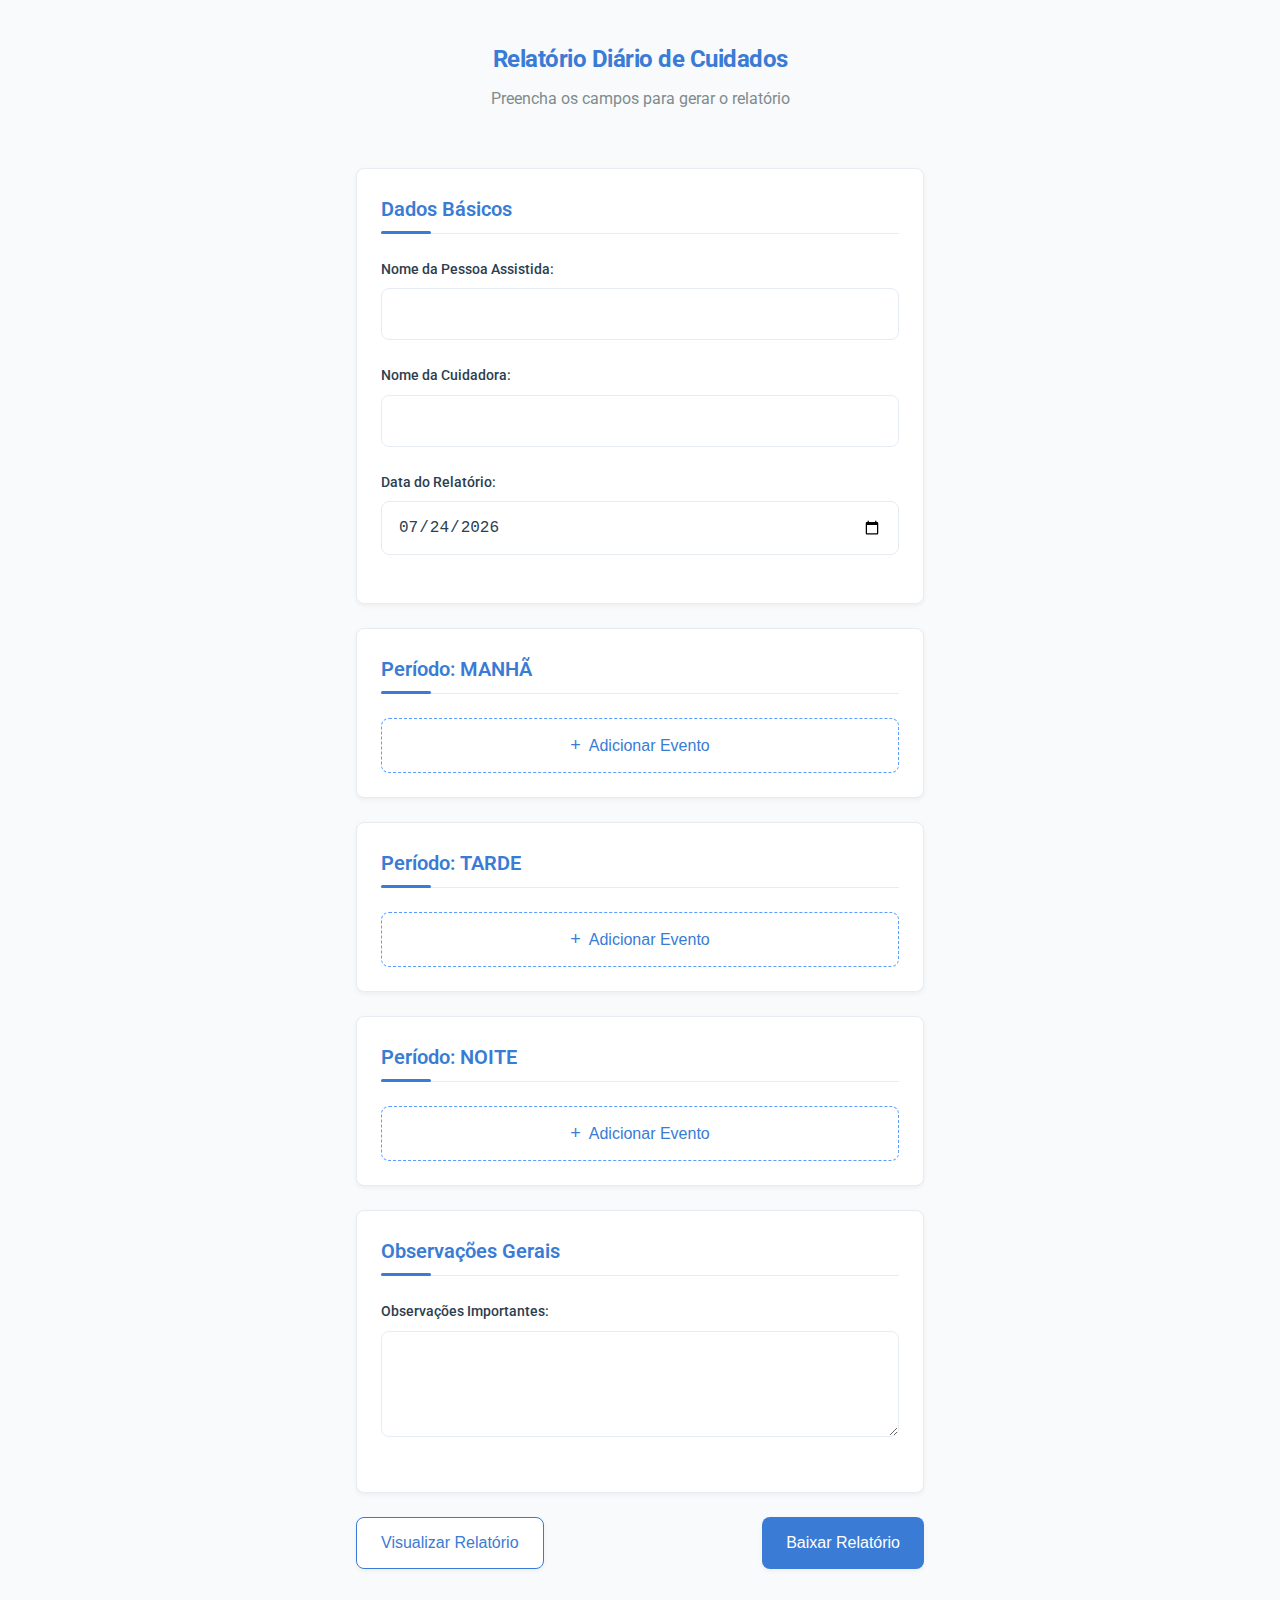
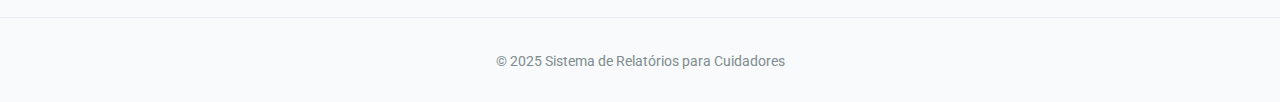
==== cuidador_idoso/index.html @ e265e4dc "Add files via upload" ====
<!DOCTYPE html>
<html lang="pt-BR">
<head>
    <meta charset="UTF-8">
    <meta name="viewport" content="width=device-width, initial-scale=1.0">
    <title>Relatório de Cuidadores</title>
    <link rel="stylesheet" href="style.css">
    <link href="https://fonts.googleapis.com/css2?family=Roboto:wght@400;500;700&display=swap" rel="stylesheet">
</head>
<body>
<div class="container">
    <header>
        <h1>Relatório Diário de Cuidados</h1>
        <p class="subtitle">Preencha os campos para gerar o relatório</p>
    </header>

    <main>
        <form id="relatorioForm">
            <!-- Dados Básicos -->
            <section class="form-section">
                <h2>Dados Básicos</h2>
                <div class="form-group">
                    <label for="assistida">Nome da Pessoa Assistida:</label>
                    <input type="text" id="assistida" name="assistida" required>
                </div>
                <div class="form-group">
                    <label for="cuidadora">Nome da Cuidadora:</label>
                    <input type="text" id="cuidadora" name="cuidadora" required>
                </div>
                <div class="form-group">
                    <label for="data">Data do Relatório:</label>
                    <input type="date" id="data" name="data" required>
                </div>
            </section>

            <!-- Período: MANHÃ -->
            <section class="form-section" id="secaoManha">
                <h2>Período: MANHÃ</h2>
                <div class="eventos-container" id="eventosManha">
                    <!-- Eventos da manhã serão adicionados aqui -->
                </div>
                <button type="button" class="btn-add-evento" data-periodo="MANHÃ">Adicionar Evento</button>
            </section>

            <!-- Período: TARDE -->
            <section class="form-section" id="secaoTarde">
                <h2>Período: TARDE</h2>
                <div class="eventos-container" id="eventosTarde">
                    <!-- Eventos da tarde serão adicionados aqui -->
                </div>
                <button type="button" class="btn-add-evento" data-periodo="TARDE">Adicionar Evento</button>
            </section>

            <!-- Período: NOITE -->
            <section class="form-section" id="secaoNoite">
                <h2>Período: NOITE</h2>
                <div class="eventos-container" id="eventosNoite">
                    <!-- Eventos da noite serão adicionados aqui -->
                </div>
                <button type="button" class="btn-add-evento" data-periodo="NOITE">Adicionar Evento</button>
            </section>

            <!-- Observações Gerais -->
            <section class="form-section">
                <h2>Observações Gerais</h2>
                <div class="form-group">
                    <label for="observacoes">Observações Importantes:</label>
                    <textarea id="observacoes" name="observacoes" rows="4"></textarea>
                </div>
            </section>

            <!-- Botões de Ação -->
            <div class="form-actions">
                <button type="button" id="btnPreview" class="btn-preview">Visualizar Relatório</button>
                <button type="button" id="btnDownload" class="btn-download">Baixar Relatório</button>
            </div>
        </form>
    </main>

    <!-- Modal de Visualização do Relatório -->
    <div id="previewModal" class="modal">
        <div class="modal-content">
            <span class="close-modal">&times;</span>
            <h2>Prévia do Relatório</h2>
            <pre id="relatorioPreview" class="relatorio-preview"></pre>
            <button type="button" id="btnDownloadModal" class="btn-download">Baixar Relatório</button>
        </div>
    </div>

    <!-- Modal para Adicionar Evento -->
    <div id="eventoModal" class="modal">
        <div class="modal-content">
            <span class="close-modal">&times;</span>
            <h2>Adicionar Evento</h2>
            <form id="eventoForm">
                <input type="hidden" id="periodoEvento" name="periodoEvento">

                <div class="form-group">
                    <label for="horaEvento">Horário:</label>
                    <div class="horario-container">
                        <div class="horarios-predefinidos">
                            <!-- Horários da manhã -->
                            <div class="periodo-horarios" id="horariosManha">
                                <button type="button" class="btn-horario" data-hora="06:00">06:00</button>
                                <button type="button" class="btn-horario" data-hora="07:00">07:00</button>
                                <button type="button" class="btn-horario" data-hora="08:00">08:00</button>
                                <button type="button" class="btn-horario" data-hora="09:00">09:00</button>
                                <button type="button" class="btn-horario" data-hora="10:00">10:00</button>
                                <button type="button" class="btn-horario" data-hora="11:00">11:00</button>
                            </div>

                            <!-- Horários da tarde -->
                            <div class="periodo-horarios" id="horariosTarde">
                                <button type="button" class="btn-horario" data-hora="12:00">12:00</button>
                                <button type="button" class="btn-horario" data-hora="13:00">13:00</button>
                                <button type="button" class="btn-horario" data-hora="14:00">14:00</button>
                                <button type="button" class="btn-horario" data-hora="15:00">15:00</button>
                                <button type="button" class="btn-horario" data-hora="16:00">16:00</button>
                                <button type="button" class="btn-horario" data-hora="17:00">17:00</button>
                            </div>

                            <!-- Horários da noite -->
                            <div class="periodo-horarios" id="horariosNoite">
                                <button type="button" class="btn-horario" data-hora="18:00">18:00</button>
                                <button type="button" class="btn-horario" data-hora="19:00">19:00</button>
                                <button type="button" class="btn-horario" data-hora="20:00">20:00</button>
                                <button type="button" class="btn-horario" data-hora="21:00">21:00</button>
                                <button type="button" class="btn-horario" data-hora="22:00">22:00</button>
                                <button type="button" class="btn-horario" data-hora="23:00">23:00</button>
                            </div>
                        </div>

                        <div class="horario-personalizado">
                            <label for="horaPersonalizada">Horário personalizado:</label>
                            <input type="time" id="horaPersonalizada" name="horaPersonalizada">
                        </div>
                    </div>
                </div>

                <div class="form-group">
                    <label for="tipoEvento">Tipo de Evento:</label>
                    <select id="tipoEvento" name="tipoEvento" required>
                        <option value="" disabled selected>Selecione o tipo</option>
                        <option value="alimentacao">🍽️ Alimentação</option>
                        <option value="medicacao">💊 Medicação</option>
                        <option value="higiene">🚿 Higiene</option>
                        <option value="sinaisvitais">🏥 Sinais Vitais</option>
                        <option value="atividade">🏃 Atividade</option>
                        <option value="outro">📝 Outro</option>
                    </select>
                </div>

                <div class="form-group">
                    <label for="descricaoEvento">Descrição:</label>
                    <textarea id="descricaoEvento" name="descricaoEvento" rows="3" required></textarea>
                </div>

                <div class="form-actions">
                    <button type="button" id="btnSalvarEvento" class="btn-save">Salvar Evento</button>
                </div>
            </form>
        </div>
    </div>
</div>

<footer>
    <p>&copy; 2025 Sistema de Relatórios para Cuidadores</p>
</footer>

<script src="script.js"></script>
</body>
</html>
---- cuidador_idoso/style.css ----
/* ========== DESIGN SYSTEM E RESET ========== */
:root {
    /* Cores primárias */
    --color-primary: #3a7bd5;
    --color-primary-light: #5a9cff;
    --color-primary-dark: #2a5da0;

    /* Cores secundárias */
    --color-secondary: #ff7f50;
    --color-secondary-light: #ffa183;
    --color-secondary-dark: #e06540;

    /* Cores neutras */
    --color-text: #2c3e50;
    --color-text-light: #7f8c8d;
    --color-background: #f8fafc;
    --color-card: #ffffff;
    --color-border: #e7ecf3;

    /* Cores de feedback */
    --color-error: #e74c3c;
    --color-success: #2ecc71;
    --color-info: #3498db;

    /* Espaçamento */
    --spacing-xs: 4px;
    --spacing-sm: 8px;
    --spacing-md: 16px;
    --spacing-lg: 24px;
    --spacing-xl: 32px;

    /* Tipografia */
    --font-size-xs: 12px;
    --font-size-sm: 14px;
    --font-size-base: 16px;
    --font-size-md: 18px;
    --font-size-lg: 20px;
    --font-size-xl: 24px;
    --font-size-2xl: 30px;

    /* Efeitos */
    --border-radius-sm: 6px;
    --border-radius-md: 8px;
    --border-radius-lg: 12px;
    --box-shadow-sm: 0 2px 5px rgba(0, 0, 0, 0.05);
    --box-shadow-md: 0 4px 10px rgba(0, 0, 0, 0.08);
    --box-shadow-lg: 0 10px 20px rgba(0, 0, 0, 0.1);

    /* Transições */
    --transition-fast: 0.2s ease;
    --transition-normal: 0.3s ease;
    --transition-slow: 0.5s ease;
}

/* Reset e estilos base */
* {
    margin: 0;
    padding: 0;
    box-sizing: border-box;
}

html {
    scroll-behavior: smooth;
}

body {
    font-family: 'Inter', 'Roboto', -apple-system, BlinkMacSystemFont, sans-serif;
    background-color: var(--color-background);
    color: var(--color-text);
    line-height: 1.6;
    -webkit-font-smoothing: antialiased;
    -moz-osx-font-smoothing: grayscale;
}

/* ========== LAYOUT E ESTRUTURA ========== */
.container {
    width: 100%;
    max-width: 600px;
    margin: 0 auto;
    padding: var(--spacing-md);
    animation: fadeIn 0.6s ease-out;
}

header {
    text-align: center;
    margin-bottom: var(--spacing-xl);
    padding: var(--spacing-lg) 0;
}

h1 {
    color: var(--color-primary);
    margin-bottom: var(--spacing-sm);
    font-size: var(--font-size-xl);
    font-weight: 700;
    letter-spacing: -0.5px;
}

.subtitle {
    color: var(--color-text-light);
    font-size: var(--font-size-base);
    max-width: 500px;
    margin: 0 auto;
}

/* Seções do formulário */
.form-section {
    background-color: var(--color-card);
    border-radius: var(--border-radius-md);
    padding: var(--spacing-lg);
    margin-bottom: var(--spacing-lg);
    box-shadow: var(--box-shadow-sm);
    transition: transform var(--transition-fast), box-shadow var(--transition-fast);
    border: 1px solid var(--color-border);
    overflow: hidden;
    animation: slideUp 0.4s ease-out;
}

.form-section:hover {
    box-shadow: var(--box-shadow-md);
}

.form-section h2 {
    color: var(--color-primary);
    font-size: var(--font-size-lg);
    margin-bottom: var(--spacing-lg);
    padding-bottom: var(--spacing-sm);
    border-bottom: 1px solid var(--color-border);
    position: relative;
    font-weight: 600;
}

.form-section h2::after {
    content: '';
    position: absolute;
    bottom: -1px;
    left: 0;
    width: 50px;
    height: 3px;
    background-color: var(--color-primary);
    border-radius: 10px;
}

.form-group {
    margin-bottom: var(--spacing-lg);
}

/* Campos de entrada */
label {
    display: block;
    margin-bottom: var(--spacing-sm);
    font-weight: 500;
    color: var(--color-text);
    font-size: var(--font-size-sm);
}

input[type="text"],
input[type="date"],
input[type="time"],
select,
textarea {
    width: 100%;
    padding: var(--spacing-md);
    border: 1px solid var(--color-border);
    border-radius: var(--border-radius-md);
    font-size: var(--font-size-base);
    transition: border-color var(--transition-fast), box-shadow var(--transition-fast);
    background-color: var(--color-card);
    color: var(--color-text);
}

input:focus,
select:focus,
textarea:focus {
    outline: none;
    border-color: var(--color-primary);
    box-shadow: 0 0 0 3px rgba(58, 123, 213, 0.1);
}

textarea {
    resize: vertical;
    min-height: 100px;
}

/* ========== BOTÕES ========== */
.btn-add-evento,
.btn-preview,
.btn-download,
.btn-save,
.btn-horario {
    cursor: pointer;
    padding: var(--spacing-md) var(--spacing-lg);
    border: none;
    border-radius: var(--border-radius-md);
    font-size: var(--font-size-base);
    font-weight: 500;
    transition: all var(--transition-fast);
    position: relative;
    overflow: hidden;
}

.btn-add-evento {
    background-color: var(--color-card);
    color: var(--color-primary);
    border: 1px dashed var(--color-primary-light);
    width: 100%;
    margin-top: var(--spacing-md);
    display: flex;
    justify-content: center;
    align-items: center;
    padding: var(--spacing-md);
}

.btn-add-evento:before {
    content: "+";
    margin-right: 8px;
    font-size: 18px;
    font-weight: 400;
}

.btn-add-evento:hover {
    background-color: rgba(58, 123, 213, 0.05);
    border-color: var(--color-primary);
    transform: translateY(-1px);
}

.btn-preview {
    background-color: var(--color-card);
    color: var(--color-primary);
    border: 1px solid var(--color-primary);
    box-shadow: var(--box-shadow-sm);
}

.btn-preview:hover {
    background-color: rgba(58, 123, 213, 0.05);
    transform: translateY(-2px);
    box-shadow: var(--box-shadow-md);
}

.btn-download {
    background-color: var(--color-primary);
    color: white;
    border: none;
    box-shadow: var(--box-shadow-sm);
}

.btn-download:hover {
    background-color: var(--color-primary-dark);
    transform: translateY(-2px);
    box-shadow: var(--box-shadow-md);
}

.btn-save {
    background-color: var(--color-primary);
    color: white;
    border: none;
    box-shadow: var(--box-shadow-sm);
}

.btn-save:hover {
    background-color: var(--color-primary-dark);
    transform: translateY(-2px);
    box-shadow: var(--box-shadow-md);
}

.btn-horario {
    background-color: var(--color-card);
    color: var(--color-text);
    border: 1px solid var(--color-border);
    padding: var(--spacing-sm) var(--spacing-md);
    margin-right: var(--spacing-sm);
    margin-bottom: var(--spacing-sm);
    font-size: var(--font-size-sm);
    border-radius: var(--border-radius-sm);
}

.btn-horario:hover {
    background-color: rgba(58, 123, 213, 0.05);
    border-color: var(--color-primary-light);
}

.btn-horario.selected {
    background-color: var(--color-primary);
    color: white;
    border-color: var(--color-primary);
}

.form-actions {
    display: flex;
    justify-content: space-between;
    margin-top: var(--spacing-lg);
    gap: var(--spacing-md);
}

/* Botão com efeito de ripple */
.btn-download, .btn-save {
    position: relative;
    overflow: hidden;
}

.btn-download:after, .btn-save:after {
    content: "";
    position: absolute;
    top: 50%;
    left: 50%;
    width: 5px;
    height: 5px;
    background: rgba(255, 255, 255, 0.5);
    opacity: 0;
    border-radius: 100%;
    transform: scale(1, 1) translate(-50%);
    transform-origin: 50% 50%;
}

.btn-download:focus:not(:active)::after, .btn-save:focus:not(:active)::after {
    animation: ripple 1s ease-out;
}

/* ========== HORÁRIOS E SELEÇÃO ========== */
.horarios-predefinidos {
    display: flex;
    flex-wrap: wrap;
    margin-bottom: var(--spacing-md);
}

.periodo-horarios {
    display: flex;
    flex-wrap: wrap;
    width: 100%;
    margin-bottom: var(--spacing-sm);
    animation: fadeIn 0.4s ease-out;
}

.horario-personalizado {
    margin-top: var(--spacing-md);
    padding-top: var(--spacing-md);
    border-top: 1px dashed var(--color-border);
}

/* ========== MODAIS ========== */
.modal {
    display: none;
    position: fixed;
    top: 0;
    left: 0;
    width: 100%;
    height: 100%;
    background-color: rgba(0, 0, 0, 0.5);
    z-index: 1000;
    overflow-y: auto;
    backdrop-filter: blur(5px);
    animation: fadeIn 0.3s ease-out;
}

.modal-content {
    background-color: var(--color-card);
    margin: 10% auto;
    padding: var(--spacing-lg);
    border-radius: var(--border-radius-lg);
    width: 90%;
    max-width: 500px;
    position: relative;
    box-shadow: var(--box-shadow-lg);
    animation: scaleIn 0.3s ease-out;
}

.close-modal {
    position: absolute;
    top: var(--spacing-md);
    right: var(--spacing-md);
    font-size: var(--font-size-lg);
    cursor: pointer;
    color: var(--color-text-light);
    transition: color var(--transition-fast);
    z-index: 2;
    width: 30px;
    height: 30px;
    display: flex;
    align-items: center;
    justify-content: center;
    border-radius: 50%;
}

.close-modal:hover {
    color: var(--color-error);
    background-color: rgba(231, 76, 60, 0.1);
}

.relatorio-preview {
    background-color: var(--color-background);
    padding: var(--spacing-md);
    border-radius: var(--border-radius-md);
    margin: var(--spacing-md) 0;
    white-space: pre-wrap;
    font-family: 'Courier New', monospace;
    line-height: 1.5;
    overflow-x: auto;
    max-height: 400px;
    overflow-y: auto;
    border: 1px solid var(--color-border);
    font-size: var(--font-size-sm);
}

/* ========== CARDS DE EVENTOS ========== */
.evento-card {
    background-color: var(--color-background);
    padding: var(--spacing-md);
    border-radius: var(--border-radius-md);
    margin-bottom: var(--spacing-md);
    position: relative;
    transition: all var(--transition-fast);
    border: 1px solid var(--color-border);
    animation: slideUp 0.3s ease-out;
    padding-right: 100px; /* Espaço para os botões */
}

.evento-card:hover {
    box-shadow: var(--box-shadow-sm);
    transform: translateY(-2px);
    border-color: var(--color-primary-light);
}

.evento-hora {
    font-weight: 600;
    color: var(--color-primary);
    font-size: var(--font-size-md);
}

.evento-tipo {
    display: inline-block;
    margin-left: var(--spacing-sm);
    font-weight: 500;
}

.evento-descricao {
    margin-top: var(--spacing-sm);
    color: var(--color-text);
    word-break: break-word;
}

/* Botões do card de evento */
.evento-acoes {
    position: absolute;
    top: 50%;
    right: var(--spacing-md);
    transform: translateY(-50%);
    display: flex;
    gap: var(--spacing-md);
}

.btn-editar-evento,
.btn-remover-evento {
    width: 36px;
    height: 36px;
    border-radius: 50%;
    background: white;
    border: 1px solid var(--color-border);
    display: flex;
    align-items: center;
    justify-content: center;
    cursor: pointer;
    transition: all var(--transition-normal);
    box-shadow: var(--box-shadow-sm);
}

.btn-editar-evento {
    color: var(--color-primary);
    font-size: var(--font-size-sm);
    font-weight: bold;
}

.btn-remover-evento {
    color: var(--color-error);
    font-size: 20px;
    font-weight: 300;
}

.btn-editar-evento:hover {
    background-color: var(--color-primary);
    color: white;
    transform: scale(1.1);
    box-shadow: var(--box-shadow-md);
}

.btn-remover-evento:hover {
    background-color: var(--color-error);
    color: white;
    transform: scale(1.1);
    box-shadow: var(--box-shadow-md);
}

/* ========== FOOTER ========== */
footer {
    text-align: center;
    padding: var(--spacing-xl) 0 var(--spacing-lg);
    color: var(--color-text-light);
    font-size: var(--font-size-sm);
    margin-top: var(--spacing-xl);
    border-top: 1px solid var(--color-border);
}

/* ========== ANIMAÇÕES ========== */
@keyframes fadeIn {
    from { opacity: 0; }
    to { opacity: 1; }
}

@keyframes slideUp {
    from {
        opacity: 0;
        transform: translateY(20px);
    }
    to {
        opacity: 1;
        transform: translateY(0);
    }
}

@keyframes scaleIn {
    from {
        opacity: 0;
        transform: scale(0.95);
    }
    to {
        opacity: 1;
        transform: scale(1);
    }
}

@keyframes ripple {
    0% {
        transform: scale(0);
        opacity: 1;
    }
    20% {
        transform: scale(25);
        opacity: 1;
    }
    100% {
        opacity: 0;
        transform: scale(40);
    }
}

/* ========== RESPONSIVIDADE ========== */
@media screen and (max-width: 768px) {
    :root {
        --font-size-base: 15px;
        --font-size-lg: 18px;
        --font-size-xl: 22px;
    }

    .container {
        padding: var(--spacing-sm);
    }

    .form-section {
        padding: var(--spacing-md);
    }

    .modal-content {
        position: fixed;
        bottom: 0;
        left: 0;
        width: 100%;
        max-width: 100%;
        margin: 0;
        border-radius: var(--border-radius-lg) var(--border-radius-lg) 0 0;
        max-height: 80vh;
        overflow-y: auto;
        animation: slideUp 0.3s ease-out;
        box-shadow: 0 -5px 20px rgba(0, 0, 0, 0.15);
    }

    .relatorio-preview {
        max-height: 40vh;
        font-size: var(--font-size-xs);
    }

    .form-actions {
        flex-direction: column;
    }

    .btn-preview,
    .btn-download {
        width: 100%;
    }

    .close-modal {
        position: sticky;
        top: 0;
        right: var(--spacing-md);
        padding: var(--spacing-sm);
        background: var(--color-card);
        z-index: 2;
        display: block;
        text-align: right;
        border-radius: var(--border-radius-md);
        margin-bottom: var(--spacing-sm);
    }

    .evento-card {
        padding-right: 65px;
    }

    .evento-acoes {
        gap: var(--spacing-xs);
        right: var(--spacing-xs);
    }

    .btn-editar-evento,
    .btn-remover-evento {
        width: 30px;
        height: 30px;
    }
}
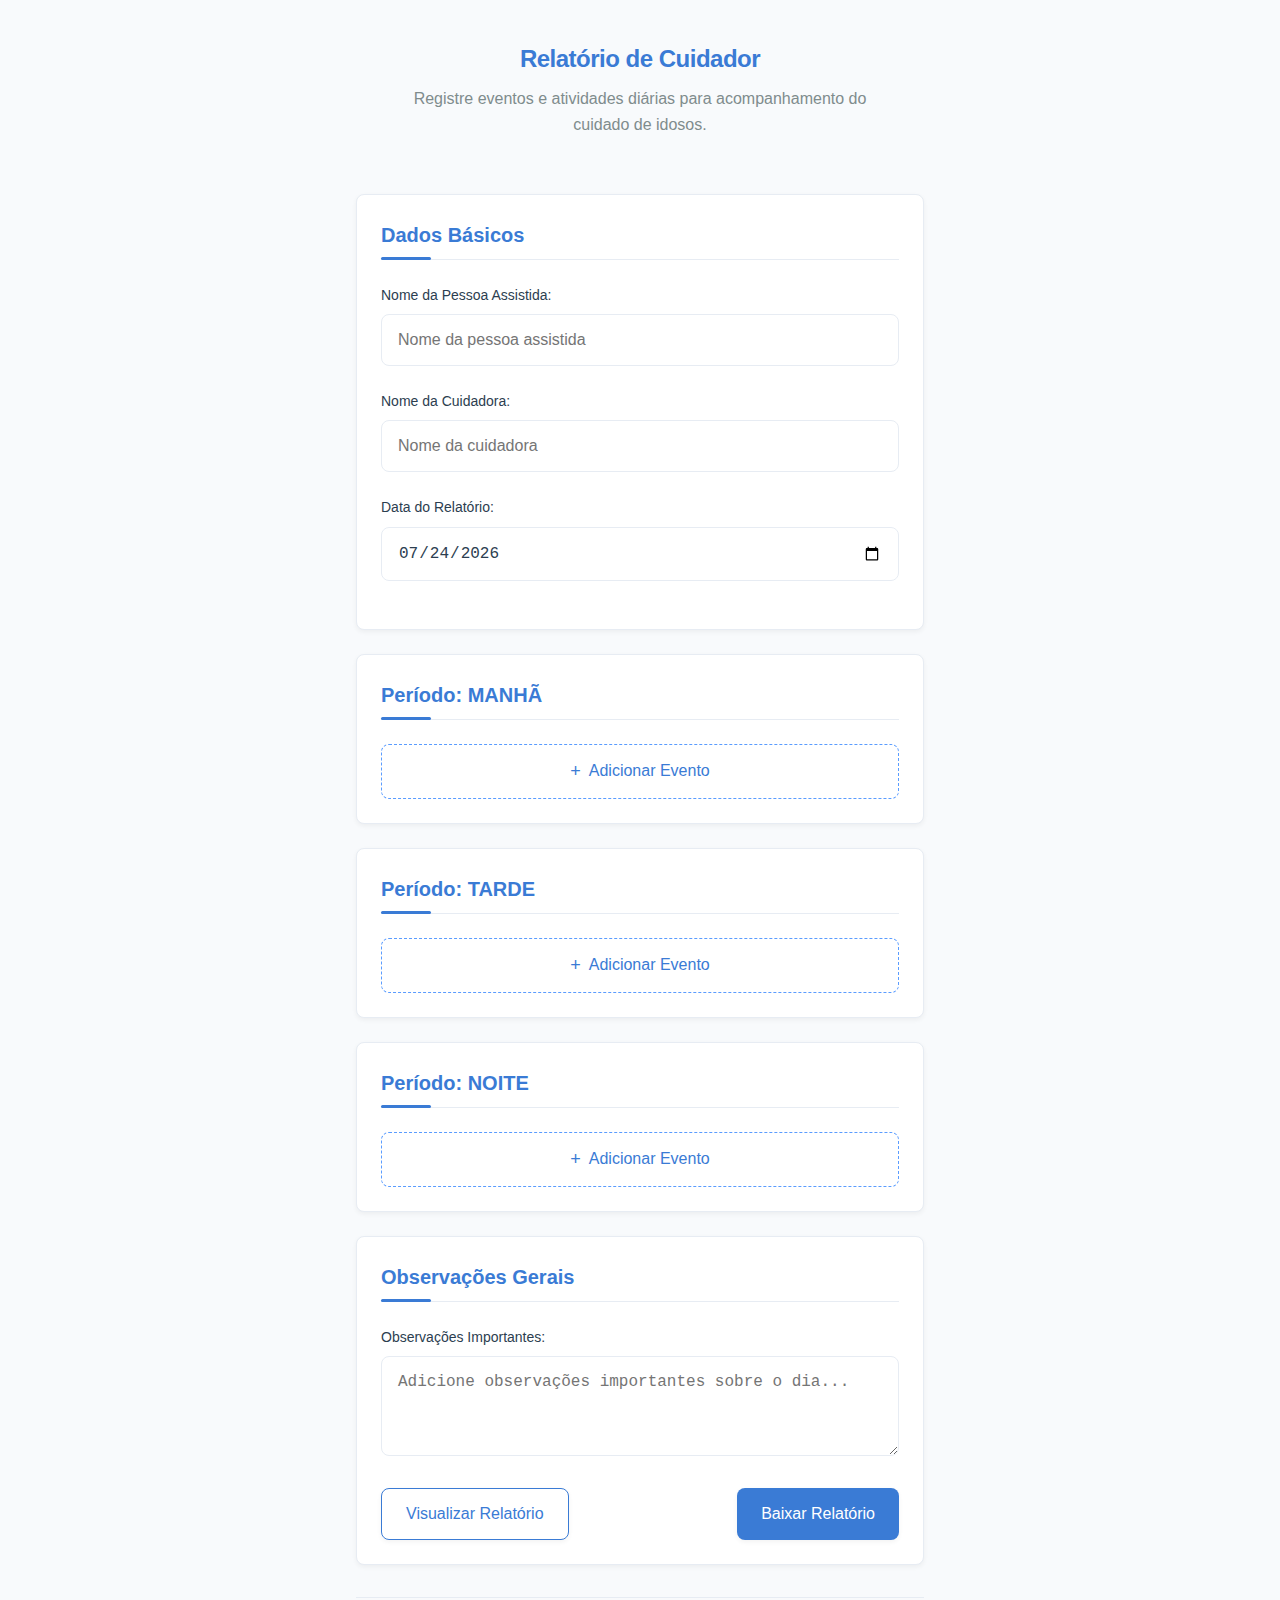
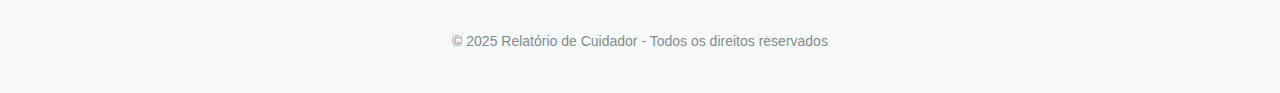
==== commit c219ac09: "Add files via upload" ====
--- a/cuidador_idoso/index.html
+++ b/cuidador_idoso/index.html
@@ -3,169 +3,169 @@
 <head>
     <meta charset="UTF-8">
     <meta name="viewport" content="width=device-width, initial-scale=1.0">
-    <title>Relatório de Cuidadores</title>
+    <title>Relatório de Cuidador</title>
     <link rel="stylesheet" href="style.css">
-    <link href="https://fonts.googleapis.com/css2?family=Roboto:wght@400;500;700&display=swap" rel="stylesheet">
 </head>
 <body>
 <div class="container">
     <header>
-        <h1>Relatório Diário de Cuidados</h1>
-        <p class="subtitle">Preencha os campos para gerar o relatório</p>
+        <h1>Relatório de Cuidador</h1>
+        <p class="subtitle">Registre eventos e atividades diárias para acompanhamento do cuidado de idosos.</p>
     </header>
 
-    <main>
-        <form id="relatorioForm">
-            <!-- Dados Básicos -->
-            <section class="form-section">
-                <h2>Dados Básicos</h2>
-                <div class="form-group">
-                    <label for="assistida">Nome da Pessoa Assistida:</label>
-                    <input type="text" id="assistida" name="assistida" required>
-                </div>
-                <div class="form-group">
-                    <label for="cuidadora">Nome da Cuidadora:</label>
-                    <input type="text" id="cuidadora" name="cuidadora" required>
-                </div>
-                <div class="form-group">
-                    <label for="data">Data do Relatório:</label>
-                    <input type="date" id="data" name="data" required>
-                </div>
-            </section>
+    <section class="form-section">
+        <h2>Dados Básicos</h2>
+        <div class="form-group">
+            <label for="assistida">Nome da Pessoa Assistida:</label>
+            <input type="text" id="assistida" placeholder="Nome da pessoa assistida">
+        </div>
+        <div class="form-group">
+            <label for="cuidadora">Nome da Cuidadora:</label>
+            <input type="text" id="cuidadora" placeholder="Nome da cuidadora">
+        </div>
+        <div class="form-group">
+            <label for="data">Data do Relatório:</label>
+            <input type="date" id="data">
+        </div>
+    </section>
 
-            <!-- Período: MANHÃ -->
-            <section class="form-section" id="secaoManha">
-                <h2>Período: MANHÃ</h2>
-                <div class="eventos-container" id="eventosManha">
-                    <!-- Eventos da manhã serão adicionados aqui -->
-                </div>
-                <button type="button" class="btn-add-evento" data-periodo="MANHÃ">Adicionar Evento</button>
-            </section>
+    <section class="form-section">
+        <h2>Período: MANHÃ</h2>
+        <div id="eventosManha"></div>
+        <button class="btn-add-evento" data-periodo="MANHÃ">Adicionar Evento</button>
+    </section>
 
-            <!-- Período: TARDE -->
-            <section class="form-section" id="secaoTarde">
-                <h2>Período: TARDE</h2>
-                <div class="eventos-container" id="eventosTarde">
-                    <!-- Eventos da tarde serão adicionados aqui -->
-                </div>
-                <button type="button" class="btn-add-evento" data-periodo="TARDE">Adicionar Evento</button>
-            </section>
+    <section class="form-section">
+        <h2>Período: TARDE</h2>
+        <div id="eventosTarde"></div>
+        <button class="btn-add-evento" data-periodo="TARDE">Adicionar Evento</button>
+    </section>
 
-            <!-- Período: NOITE -->
-            <section class="form-section" id="secaoNoite">
-                <h2>Período: NOITE</h2>
-                <div class="eventos-container" id="eventosNoite">
-                    <!-- Eventos da noite serão adicionados aqui -->
-                </div>
-                <button type="button" class="btn-add-evento" data-periodo="NOITE">Adicionar Evento</button>
-            </section>
+    <section class="form-section">
+        <h2>Período: NOITE</h2>
+        <div id="eventosNoite"></div>
+        <button class="btn-add-evento" data-periodo="NOITE">Adicionar Evento</button>
+    </section>
 
-            <!-- Observações Gerais -->
-            <section class="form-section">
-                <h2>Observações Gerais</h2>
-                <div class="form-group">
-                    <label for="observacoes">Observações Importantes:</label>
-                    <textarea id="observacoes" name="observacoes" rows="4"></textarea>
-                </div>
-            </section>
+    <section class="form-section">
+        <h2>Observações Gerais</h2>
+        <div class="form-group">
+            <label for="observacoes">Observações Importantes:</label>
+            <textarea id="observacoes" placeholder="Adicione observações importantes sobre o dia..."></textarea>
+        </div>
+        <div class="form-actions">
+            <button class="btn-preview" id="btnPreview">Visualizar Relatório</button>
+            <button class="btn-download" id="btnDownload">Baixar Relatório</button>
+        </div>
+    </section>
 
-            <!-- Botões de Ação -->
-            <div class="form-actions">
-                <button type="button" id="btnPreview" class="btn-preview">Visualizar Relatório</button>
-                <button type="button" id="btnDownload" class="btn-download">Baixar Relatório</button>
-            </div>
-        </form>
-    </main>
+    <footer>
+        <p>© 2025 Relatório de Cuidador - Todos os direitos reservados</p>
+    </footer>
+</div>
 
-    <!-- Modal de Visualização do Relatório -->
-    <div id="previewModal" class="modal">
-        <div class="modal-content">
-            <span class="close-modal">&times;</span>
-            <h2>Prévia do Relatório</h2>
-            <pre id="relatorioPreview" class="relatorio-preview"></pre>
-            <button type="button" id="btnDownloadModal" class="btn-download">Baixar Relatório</button>
-        </div>
-    </div>
-
-    <!-- Modal para Adicionar Evento -->
-    <div id="eventoModal" class="modal">
-        <div class="modal-content">
-            <span class="close-modal">&times;</span>
-            <h2>Adicionar Evento</h2>
-            <form id="eventoForm">
-                <input type="hidden" id="periodoEvento" name="periodoEvento">
-
-                <div class="form-group">
-                    <label for="horaEvento">Horário:</label>
-                    <div class="horario-container">
-                        <div class="horarios-predefinidos">
-                            <!-- Horários da manhã -->
-                            <div class="periodo-horarios" id="horariosManha">
-                                <button type="button" class="btn-horario" data-hora="06:00">06:00</button>
-                                <button type="button" class="btn-horario" data-hora="07:00">07:00</button>
-                                <button type="button" class="btn-horario" data-hora="08:00">08:00</button>
-                                <button type="button" class="btn-horario" data-hora="09:00">09:00</button>
-                                <button type="button" class="btn-horario" data-hora="10:00">10:00</button>
-                                <button type="button" class="btn-horario" data-hora="11:00">11:00</button>
-                            </div>
-
-                            <!-- Horários da tarde -->
-                            <div class="periodo-horarios" id="horariosTarde">
-                                <button type="button" class="btn-horario" data-hora="12:00">12:00</button>
-                                <button type="button" class="btn-horario" data-hora="13:00">13:00</button>
-                                <button type="button" class="btn-horario" data-hora="14:00">14:00</button>
-                                <button type="button" class="btn-horario" data-hora="15:00">15:00</button>
-                                <button type="button" class="btn-horario" data-hora="16:00">16:00</button>
-                                <button type="button" class="btn-horario" data-hora="17:00">17:00</button>
-                            </div>
-
-                            <!-- Horários da noite -->
-                            <div class="periodo-horarios" id="horariosNoite">
-                                <button type="button" class="btn-horario" data-hora="18:00">18:00</button>
-                                <button type="button" class="btn-horario" data-hora="19:00">19:00</button>
-                                <button type="button" class="btn-horario" data-hora="20:00">20:00</button>
-                                <button type="button" class="btn-horario" data-hora="21:00">21:00</button>
-                                <button type="button" class="btn-horario" data-hora="22:00">22:00</button>
-                                <button type="button" class="btn-horario" data-hora="23:00">23:00</button>
-                            </div>
-                        </div>
-
-                        <div class="horario-personalizado">
-                            <label for="horaPersonalizada">Horário personalizado:</label>
-                            <input type="time" id="horaPersonalizada" name="horaPersonalizada">
-                        </div>
-                    </div>
-                </div>
-
-                <div class="form-group">
-                    <label for="tipoEvento">Tipo de Evento:</label>
-                    <select id="tipoEvento" name="tipoEvento" required>
-                        <option value="" disabled selected>Selecione o tipo</option>
-                        <option value="alimentacao">🍽️ Alimentação</option>
-                        <option value="medicacao">💊 Medicação</option>
-                        <option value="higiene">🚿 Higiene</option>
-                        <option value="sinaisvitais">🏥 Sinais Vitais</option>
-                        <option value="atividade">🏃 Atividade</option>
-                        <option value="outro">📝 Outro</option>
-                    </select>
-                </div>
-
-                <div class="form-group">
-                    <label for="descricaoEvento">Descrição:</label>
-                    <textarea id="descricaoEvento" name="descricaoEvento" rows="3" required></textarea>
-                </div>
-
-                <div class="form-actions">
-                    <button type="button" id="btnSalvarEvento" class="btn-save">Salvar Evento</button>
-                </div>
-            </form>
-        </div>
+<!-- Modal de Prévia do Relatório -->
+<div class="modal" id="previewModal">
+    <div class="modal-content">
+        <span class="close-modal" id="closePreviewModal">&times;</span>
+        <h2>Prévia do Relatório</h2>
+        <pre id="relatorioPreview" class="relatorio-preview"></pre>
+        <button class="btn-download" id="btnDownloadModal">Baixar Relatório</button>
     </div>
 </div>
 
-<footer>
-    <p>&copy; 2025 Sistema de Relatórios para Cuidadores</p>
-</footer>
+<!-- Modal de Adicionar/Editar Evento -->
+<div class="modal" id="eventoModal">
+    <div class="modal-content">
+        <span class="close-modal" id="closeEventoModal">&times;</span>
+        <h2>Adicionar Evento</h2>
+        <input type="hidden" id="periodoEvento">
+
+        <div class="form-group">
+            <label>Horário:</label>
+            <div class="selected-times-container">
+                <div id="horariosManha" class="periodo-horarios">
+                    <button class="btn-horario" data-hora="06:00">06:00</button>
+                    <button class="btn-horario" data-hora="07:00">07:00</button>
+                    <button class="btn-horario" data-hora="08:00">08:00</button>
+                    <button class="btn-horario" data-hora="09:00">09:00</button>
+                    <button class="btn-horario" data-hora="10:00">10:00</button>
+                    <button class="btn-horario" data-hora="11:00">11:00</button>
+                </div>
+                <div id="horariosTarde" class="periodo-horarios">
+                    <button class="btn-horario" data-hora="12:00">12:00</button>
+                    <button class="btn-horario" data-hora="13:00">13:00</button>
+                    <button class="btn-horario" data-hora="14:00">14:00</button>
+                    <button class="btn-horario" data-hora="15:00">15:00</button>
+                    <button class="btn-horario" data-hora="16:00">16:00</button>
+                    <button class="btn-horario" data-hora="17:00">17:00</button>
+                </div>
+                <div id="horariosNoite" class="periodo-horarios">
+                    <button class="btn-horario" data-hora="18:00">18:00</button>
+                    <button class="btn-horario" data-hora="19:00">19:00</button>
+                    <button class="btn-horario" data-hora="20:00">20:00</button>
+                    <button class="btn-horario" data-hora="21:00">21:00</button>
+                    <button class="btn-horario" data-hora="22:00">22:00</button>
+                    <button class="btn-horario" data-hora="23:00">23:00</button>
+                </div>
+            </div>
+            <div class="horario-personalizado">
+                <label for="horaPersonalizada">Horário personalizado:</label>
+                <input type="time" id="horaPersonalizada">
+            </div>
+            <div id="selectedTimesPreview" class="selected-times-preview"></div>
+        </div>
+
+        <div class="form-group">
+            <label for="tipoEvento">Tipo de Evento:</label>
+            <select id="tipoEvento">
+                <option value="">Selecione o tipo</option>
+                <option value="🍽️ Alimentação">🍽️ Alimentação</option>
+                <option value="💊 Medicação">💊 Medicação</option>
+                <option value="🚿 Higiene">🚿 Higiene</option>
+                <option value="🏥 Sinais Vitais">🏥 Sinais Vitais</option>
+                <option value="🏃 Atividade">🏃 Atividade</option>
+                <option value="📝 Outro">📝 Outro</option>
+            </select>
+        </div>
+
+        <!-- Sinais Vitais Section -->
+        <div id="sinaisVitaisSection" class="form-group" style="display: none;">
+            <h3>Sinais Vitais</h3>
+
+            <div class="form-group">
+                <label>Pressão Arterial (P.A.):</label>
+                <div class="pressao-arterial-inputs">
+                    <label for="pressaoArterialMax"></label><input type="number" id="pressaoArterialMax" placeholder="Máx" min="0" max="300">
+                    <span>/</span>
+                    <label for="pressaoArterialMin"></label><input type="number" id="pressaoArterialMin" placeholder="Mín" min="0" max="300">
+                </div>
+            </div>
+
+            <div class="form-group">
+                <label for="spo2">SPO²:</label>
+                <input type="number" id="spo2" placeholder="%" min="0" max="100">
+            </div>
+
+            <div class="form-group">
+                <label for="frequenciaCardiaca">Frequência Cardíaca (F.C.):</label>
+                <input type="number" id="frequenciaCardiaca" placeholder="BPM" min="0" max="300">
+            </div>
+
+            <div class="form-group">
+                <label for="temperatura">Temperatura:</label>
+                <input type="number" id="temperatura" step="0.1" placeholder="°C" min="30" max="45">
+            </div>
+        </div>
+
+        <div class="form-group">
+            <label for="descricaoEvento">Descrição:</label>
+            <textarea id="descricaoEvento" placeholder="Descreva o evento..."></textarea>
+        </div>
+
+        <button class="btn-save" id="btnSalvarEvento">Salvar Evento</button>
+    </div>
+</div>
 
 <script src="script.js"></script>
 </body>
--- a/cuidador_idoso/style.css
+++ b/cuidador_idoso/style.css
@@ -156,6 +156,7 @@
 input[type="text"],
 input[type="date"],
 input[type="time"],
+input[type="number"],
 select,
 textarea {
     width: 100%;
@@ -282,6 +283,7 @@
     background-color: var(--color-primary);
     color: white;
     border-color: var(--color-primary);
+    transform: scale(1.05);
 }
 
 .form-actions {
@@ -297,22 +299,13 @@
     overflow: hidden;
 }
 
-.btn-download:after, .btn-save:after {
-    content: "";
+.ripple {
     position: absolute;
-    top: 50%;
-    left: 50%;
-    width: 5px;
-    height: 5px;
-    background: rgba(255, 255, 255, 0.5);
-    opacity: 0;
-    border-radius: 100%;
-    transform: scale(1, 1) translate(-50%);
-    transform-origin: 50% 50%;
-}
-
-.btn-download:focus:not(:active)::after, .btn-save:focus:not(:active)::after {
-    animation: ripple 1s ease-out;
+    background: rgba(255, 255, 255, 0.7);
+    border-radius: 50%;
+    transform: scale(0);
+    animation: ripple 0.6s linear;
+    pointer-events: none;
 }
 
 /* ========== HORÁRIOS E SELEÇÃO ========== */
@@ -334,6 +327,16 @@
     margin-top: var(--spacing-md);
     padding-top: var(--spacing-md);
     border-top: 1px dashed var(--color-border);
+}
+
+.selected-times-preview {
+    margin-top: var(--spacing-sm);
+    padding: var(--spacing-sm);
+    color: var(--color-text-light);
+    font-size: var(--font-size-sm);
+    background-color: rgba(58, 123, 213, 0.05);
+    border-radius: var(--border-radius-sm);
+    min-height: 30px;
 }
 
 /* ========== MODAIS ========== */
@@ -348,7 +351,8 @@
     z-index: 1000;
     overflow-y: auto;
     backdrop-filter: blur(5px);
-    animation: fadeIn 0.3s ease-out;
+    opacity: 0;
+    transition: opacity var(--transition-normal);
 }
 
 .modal-content {
@@ -437,6 +441,14 @@
     word-break: break-word;
 }
 
+.sinais-vitais-details {
+    margin-top: var(--spacing-sm);
+    padding: var(--spacing-sm);
+    background-color: rgba(52, 152, 219, 0.1);
+    border-radius: var(--border-radius-sm);
+    font-size: var(--font-size-sm);
+}
+
 /* Botões do card de evento */
 .evento-acoes {
     position: absolute;
@@ -486,6 +498,22 @@
     color: white;
     transform: scale(1.1);
     box-shadow: var(--box-shadow-md);
+}
+
+/* Estilos para os inputs de sinais vitais */
+.pressao-arterial-inputs {
+    display: flex;
+    align-items: center;
+    gap: var(--spacing-sm);
+}
+
+.pressao-arterial-inputs input {
+    flex: 1;
+}
+
+.pressao-arterial-inputs span {
+    font-weight: bold;
+    color: var(--color-text);
 }
 
 /* ========== FOOTER ========== */
